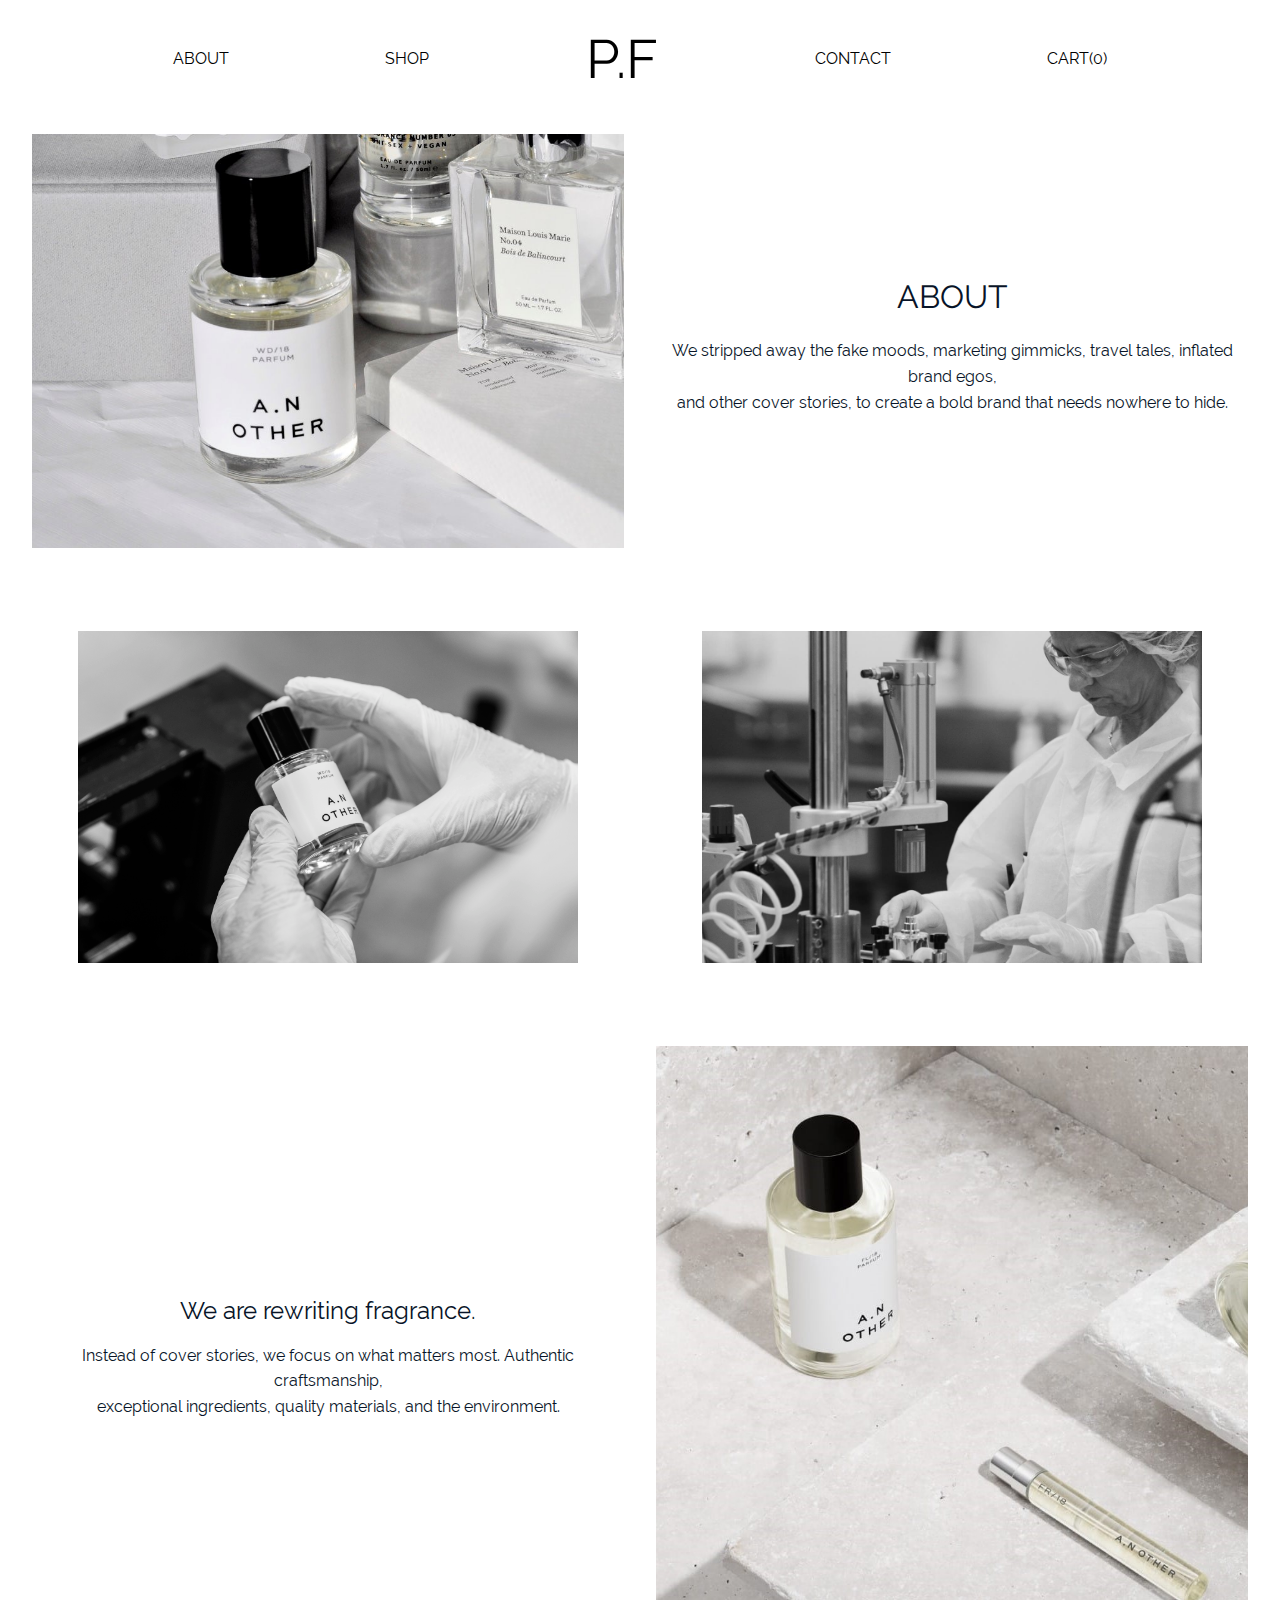
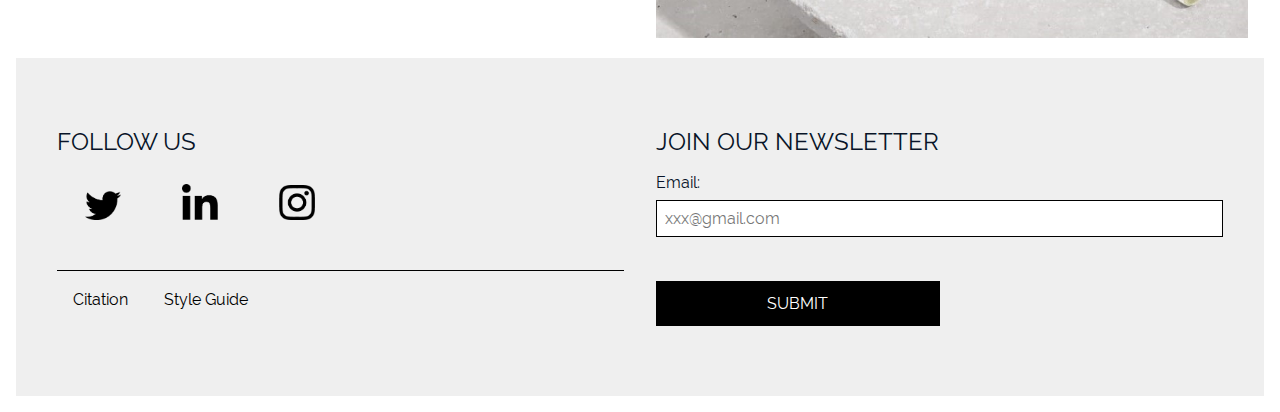
==== about.html @ 31afcb13 "add app.js" ====
<!doctype html>
<html lang="en">
	<head>
		<meta charset="utf-8">
		<meta name="viewport" content="width=device-width, initial-scale=1.0">
        <title>About</title>
		<link rel="stylesheet" href="css/fonts.css">
		<link rel="stylesheet" href="css/normalize.css">
		<link rel="stylesheet" href="css/main.css">
		<link rel="stylesheet" href="css/grid.css">
	</head>

	<body>

		<!-- Top Navigation Bar -->
		<header>
			<nav class="top-nav">
				<ul class="nav-links">
					<li><a href="about.html">ABOUT</a></li>
					<li><a href="products.html">SHOP</a></li>
					<li><h1><a href="index.html">P.F</a></h1></li>
					<li><a href="contact.html">CONTACT</a></li>
					<li><a href="checkout.html">CART(0)</a></li>
				</ul>
			</nav>
			<div class="burger">
				<div class="line1"></div>
				<div class="line2"></div>
				<div class="line3"></div>
			</div>
		</header>
	    
		<!-- Page Content -->
		
		<div class="container about1">
			<div class="container-item"><img src="img/perfume1.jpeg" alt="aboutimg"></div>
			<div class="container-item">
				<h2>ABOUT</h2>
				<p>We stripped away the fake moods, marketing gimmicks, travel tales, inflated brand egos, 
					<br>and other cover stories, to create a bold brand that needs nowhere to hide.</p>
			</div> 
		</div>

		<div class="container about2">
			<div class="container-item">
				<img src="img/about1.jpg" alt="home">
			</div>

			<div class="container-item">
				<img src="img/about2.jpg" alt="home">
			</div>
		</div>

		<div class="container about1">
			<div class="container-item p">
				<h3>We are rewriting fragrance.</h3>
				<p>Instead of cover stories, we focus on what matters most. Authentic craftsmanship, 
				<br>exceptional ingredients, quality materials, and the environment.
				</p>
			</div> 
			<div class="container-item"><img src="img/img8.jpg" alt="aboutimg"></div>
		</div>

		<!-- Footer -->
		<footer>

			<div class="container">

				<section class="container-item">
					<h3>FOLLOW US</h3>
					<div class="social-media">
						<img src="img/twitter.png" alt="Twitter account">
						<img src="img/linkedin.png" alt="Linkedin account">
						<img src="img/ins.png" alt="Instagram account">
					</div>	

					<div class="resources">
						<p><a href="citation.html">Citation</a></p>
						<p><a href="style_guide.html">Style Guide</a></p>
					</div>
				</section>

				<section class="container-item">
					<h3>JOIN OUR NEWSLETTER</h3>			
					<form method="post" action="#">
						<label for="email-address">Email: </label>
						<input type="email" id="email-address" placeholder="xxx@gmail.com">
						<button type="submit">Submit</button>
					</form>
				</section>

			</div>

		</footer>
		<script src="JavaScript/app.js"></script>
	</body>
</html>
---- css/fonts.css ----
/*
	Reference: tutorial video from Paul Brokenshire for IAT339
*/

@font-face {
	font-family: 'Raleway';
	font-weight: lighter;
	font-style: normal;
	src: url('../fonts/Raleway-Light.ttf') format('truetype');
}

@font-face {
	font-family: 'Raleway';
	font-weight: lighter;
	font-style: italic;
	src: url('../fonts/Raleway-LightItalic.ttf') format('truetype');
}

@font-face {
	font-family: 'Raleway';
	font-weight: normal;
	font-style: normal;
	src: url('../fonts/Raleway-Regular.ttf') format('truetype');
}

@font-face {
	font-family: 'Raleway';
	font-weight: normal;
	font-style: italic;
	src: url('../fonts/Raleway-Italic.ttf') format('truetype');
}

@font-face {
	font-family: 'Raleway';
	font-weight: bold;
	font-style: normal;
	src: url('../fonts/Raleway-Medium.ttf') format('truetype');
}

@font-face {
	font-family: 'Raleway';
	font-weight: bold;
	font-style: italic;
	src: url('../fonts/Raleway-MediumItalic.ttf') format('truetype');
}
---- css/main.css ----
body {
	font-family: "Raleway", Verdana, sans-serif;
	margin: 1rem;
	color: #081428;
	font-size: 1rem;
}

/* Top Navigation */
nav {
  width: 100%;
  margin: 0 auto;
  background: #fff;
  padding: 0;
}

nav img{
  width:3rem;
}

nav ul {
	list-style-type: none;
	text-transform: uppercase;
}

nav ul li a,
nav ul li a:after,
nav ul li a:before {
  transition: all .5s;
}
nav ul li a:hover {
  color: #555;
}

nav.top-nav ul li a{
  position:relative;
  z-index: 1;
}
 
nav.top-nav ul li a:hover{
  color: #91640F;
}

nav.top-nav ul li a:after{
  display: block;
  position: absolute;
  top: 0;
  left: 0;
  bottom: 0;
  right: 0;
  margin: auto;
  width: 100%;
  height: 1px;
  content: '';
  color: transparent;
  background: #ffe2bc;
  visibility: hidden;
  opacity: 0;
  z-index: -1;
}

nav.top-nav ul li :hover:after{
  opacity: 1;
  visibility: visible;
  height: 2rem;
  width:2rem;
}

.nav-icon, .h1-mobile {
	display: none;
}

header.container,
footer {
  background-color: #EFEFEF;
  padding-top: 2%;
  padding-bottom: 2%;
  /*border-bottom: 1px solid rgb(0,0,0);
  margin-bottom: 5%;*/
}

footer {
  padding: 2%;
}

footer .resources p {
  text-align: center;
  display: inline-block;
}

img {
  width: 100%;
}

hr {
  height: 1px;
  background-color: rgb(0,0,0);
  border: none;
}

/* Headings */

h1, h2, h3, h4, p, li {
	margin-top: 0;
	margin-bottom: 0;
	line-height: 1.6;
}

h2, h4 {
	text-transform: uppercase;
}

h1, h2, h3 {
	font-weight: lighter;
}

h1 { 
	font-size: 3.375rem;
}

h2 {
	font-size: 2rem;
    padding-bottom: 1rem;
}

h3 {
	font-size: 1.5rem;
    padding-top: 1.5rem;
    padding-bottom: 0.75rem;
}

h4 {
	font-size: 1.25rem;
	font-style: italic;
}

em {
	font-size: 1.25rem;
    font-style: normal;
    font-weight: bold;
}

a {
  text-decoration: none;
  color:black;
}


/* Call-to-action Buttons */

.button-1,.button-2 {
  background-color: black;
  color: #ffffff;
  font-weight: 100;
  padding: 1.25em;
  text-transform: uppercase;
  border-radius: 6px;
  display: inline-block;
  transition: all 0.4s ease 0s;
  width: 50%;
  text-align: center;
  margin: 2% 0;
}
.button-2 {
  color: black;
  background-color: white;
  border: 1.25px solid black;
}
.button-1:hover {
  color: black;
  background: none;
  font-weight: 700;
  letter-spacing: 0.25rem;
  -webkit-box-shadow: 0px 5px 40px -10px rgba(0,0,0,0.57);
  -moz-box-shadow: 0px 5px 40px -10px rgba(0,0,0,0.57);
  transition: all 0.4s ease 0s;
}
.button-2:hover {
  background: none;
  border: none;
  font-weight: 700;
  letter-spacing: 0.25rem;
  -webkit-box-shadow: 0px 5px 40px -10px rgba(0,0,0,0.57);
  -moz-box-shadow: 0px 5px 40px -10px rgba(0,0,0,0.57);
  transition: all 0.4s ease 0s;
}


/* Within Form */

label {
  display: block;
  padding-bottom: 0.5rem;
}

input {
  padding: 0.5rem;
  margin-bottom: 1rem;
  border: 1px solid rgb(0,0,0);
  width: 100%;
}

/* Submit Buttons */
button {
  color: white;
  background-color: black;
  text-transform: uppercase;
  text-decoration: none;
  padding: 0.75rem;
  width: 50%;
  border: 1px solid black;
  display: inline-block;
  margin: 5% 0;
  transition: all 0.4s ease 0s;
}

button:hover {
  color: black;
  background-color: white;
  transition: all 0.4s ease 0s;
}

.right-align {
  text-align: right;
}

/* Checkout page */

div.billing-details,
div.order-summary-details,
div.payment {
  margin-bottom: 5%;
}

a.place-an-order {
  width: 100%;
}

div.billing-details {
  padding-right: 10%;
}

div.order-summary-details {
  background-color: #EFEFEF;
  padding: 1.25rem 1rem;
}

div.order-summary-details p.container-item {
  padding-top: 0;
}

div.order-summary-details p.total {
  padding-bottom: 0;
}

div.input-with-arrow {
  position: relative;
}

div.input-with-arrow img {
  position: absolute;
  top: 0.75rem;
  right: 1rem;
  width: 1rem;

  transition: transform 0.2s ease;
}

div.input-with-arrow img:active,
div.input-with-arrow img:hover,
div.input-with-arrow img:focus {
  transform: rotate(-180deg);
}

/* Tooltip */

img.security-code {
    width: 1.25rem;
    position: relative;
    top: 0.15rem;
    left: 0.25rem;
}

.tooltip {
  position: relative;
}

.tooltip-text {
  visibility: hidden;
  max-width: 20rem;
  background-color: black;
  color: white;
  border-radius: 0.5rem;
  padding: 0.5rem;

  position: absolute;
  top: -0.5rem;
  left: 11rem;
  z-index: 1;
}

.tooltip:hover .tooltip-text {
  visibility: visible;
}

/* Contact page */

.contact-form {
  margin-top: 2rem;
}

.contact1, .location, .contact3 {
  margin-bottom: 8%;
}

.location iframe {
  border: 0;
  width: 100%;
}

.location .three-fourths img {
  max-height: 37.5rem; /* 600px */
}

.location .button-1,
.contact3 .button-1 {
  margin-top: 5%;
}

/* Shop all page */

.shop_all_container h2 {
  padding-left: 1rem;
}

/* Product details */

.perfume-details {
  margin-bottom: 5%;
}

div.select-size {
    padding-top: 8%;
    padding-bottom: 4%;
}

.size-and-price:hover {
    border-bottom: 1px dotted black;
}

.size-and-price .container-item {
    padding-bottom: 0.25rem;
}

/* detail.html_review item */

.prodcut-review {
    padding-bottom: 8%;
}

.rating-item {
    border-bottom: 1px solid black;
}

.left-align {
    text-align: left;
}

.review-overall-1 {
    padding: 5% 10% 0 10%;
}

.review-bottom {
  height: 30rem;
  overflow: scroll;
  padding: 0 5%;
}

.review-overall-2 {
    padding-bottom: 1rem;
    border-bottom: 1px solid #cccccc;
    margin-bottom: 2rem;
}

/* Home page */

.index1 img,.index4 img, .about1 img {
	width:100%;
	height:100%;
}

.index2 .button-1 {
  margin-top: 5%;
}

@media (max-width: 980px) {

  .button-1, .button-2, button {
    width: 100%;
  }

}

/*.product-single{
  flex-basis:23%;
  line-height:180%;
}

.product-single img{
  width:70%;
}

@media (max-width: 980px){
  .product-single img{
    width:100%;
    }   
}*/

/*.product-single-image{
  overflow:visible;
  border:1px solid red;
}*/

/*.product-single-thumbnail a:nth-child(1) {
   background-image: url(".../img/perfume2.jpg");
   display: block;
   border: 1px solid red;
   width: 50px;
   height: 50px;

}

.product-single-thumbnail a:nth-child(2) {
   background-image: url(.../img/perfume8.jpg);
   display:block;
   border: 1px solid red;
   width:50px;
   height:50px;
}

.product-single-thumbnail a:nth-child(3) {
   background-image: url(.../img/perfume10.jpg);
   display:block;
   border: 1px solid red;
   width:50px;
   height:50px; 
}*/

/* Citation and Style Guide pages */

section.citation {
  border-bottom: 1px solid black;
}

.in-text_link {
  font-weight: bold;
  text-decoration: underline;
}

.in-text_link:hover {
  text-decoration: none;
}

/*************************** burger icon ***************************/



/*************************** For Mobile Screen ***************************/

@media (max-width: 680px) {

  .burger div{
    width:25px;
    height:5px;
    background-color:black;
    margin:5px;
  }
  .burger{
    position: relative;
    height:50px;
    z-index: 2;
  }
  .top-nav .nav-links{
    position: fixed;
    right:0px;
    top:-20px;
    background: #e4e4e4;
    height:110vh;
    width:100%;
    flex-direction: column;
    clip-path: circle(0px at 10% -5%);
    -webkit-clip-path: circle(0px at 10% -5%);
    transition:all 1s ease-out;
    z-index: 1;
  }
  .nav-links.open{
    clip-path: circle(1200px at 10% -5%);
    -webkit-clip-path: circle(1200px at 10% -5%);
  }

	.nav-icon {
		display: inline-block;
		padding-top: 1.25rem;
    padding-right: 1rem;
    width: 3.5rem;
	}

	.h1-mobile {
		display: inline-block;
		max-width: 80%;
	}
}
---- css/grid.css ----
/*
* References: 
* 1. Tutorial videos from Paul Brokenshire for IAT339
* 2. "A Guide to Flexbox": http://css-tricks.com/snippets/css/a-guide-to-flexbox/
*/

*, *::before, *::after {
	box-sizing: border-box;
}

/* Parent */

.container,
.top-nav ul {
	display: -webkit-flex; /* For support in a series of Webkit browsers */
	display: -ms-flex; /* For support in IE 10 */
	display: flex;

	-webkit-flex-wrap: wrap;
	-ms-flex-wrap: wrap;
	flex-wrap: wrap;

	-webkit-justify-content: space-evenly;
	-ms-justify-content: space-evenly;
	justify-content: space-evenly;
}

div.order-summary div.container {
	-webkit-justify-content: space-between;
	-ms-justify-content: space-between;
	justify-content: space-between;
}

.top-nav ul {
	-webkit-align-items: center;
	-ms-align-items: center;
	align-items: center;
	padding: 0;
}


/* Child */

.container-item {
	-webkit-flex: 1 1 0;
	-ms-flex: 1 1 0;
	flex: 1 1 0;
}

.container-item-full {
	-webkit-flex: 0 0 100%;
	-ms-flex: 0 0 100%;
	flex: 0 0 100%;
}

.container-item,
.container-item-full {
	padding: 1rem;
}

.top-nav,
.h1-mobile {
	-webkit-flex: 9 1 auto;
	-ms-flex: 9 1 auto;
	flex: 9 1 auto;
}

/* Index page */

.index1, .index2,
.index3 .left,
.index4, .index5 {
	text-align: center;
}

.index2 .container-item{
	padding: 5rem;
}

.index3 {
	padding: 5%;
	background-color: #ffe2bc;
}

.index5 .container-item {
	padding: 0 5%;
	padding-bottom: 5%;
}

.index1, .index2, .index3,
.index4, .index5,
.index1 .container-item, 
.index2 .container-item,
.index4 .container-item { 
	-webkit-align-items: center;
	-ms-align-items: center;
	align-items: center;
}

.index1 .container-item,
.index4 .container-item {
	padding: 0;
}

.index1 .text, 
.index4 .text {
	padding: 8% 2%;
}

.index1, .index2, 
.index4, .index5 {
	margin-bottom: 8%;
}

/* About page */

.about1 {
	-webkit-align-items: center;
	-ms-align-items: center;
	align-items: center;

	text-align: center;
}

.about2 {
	height:50%;
}

.about2 .container-item{
	padding:5%;
} 
/* Contact page */

.three-fourths {
	-webkit-flex: 0 1 75%;
	-ms-flex: 0 1 75%;
	flex: 0 1 75%;
}

.three-fourths {
	padding: 1rem;
}

.location {
	-webkit-align-items: flex-end;
	-ms-align-items: flex-end;
	align-items: flex-end;
}

.contact3 {
	-webkit-align-items: center;
	-ms-align-items: center;
	align-items: center;

	text-align: center;
}


/* Shop all page */

.product1 .container-item,
.product2 .container-item,
.product3 .container-item {
	margin-bottom: 5%;
  	text-align: center;
}

/* Product detail page */

.product {
	-webkit-flex-wrap: wrap;
	-ms-flex-wrap: wrap;
	flex-wrap: wrap;
	
	-webkit-align-items: center;
	-ms-align-items: center;
	align-items: center;

	margin-bottom: 8%;
}

.product-thumbnails {
	-webkit-flex: 0 1 10rem;
	-ms-flex: 0 1 10rem;
	flex: 0 1 10rem;
}

.product-thumbnails a {
   display: block;
   width: 100%;
   height: auto;
   margin-bottom: 1rem;
   margin-right: 1rem;
}

.product-left img {
	width: 85%;
}

.product-right {
  display: -webkit-flex; 
  display: -ms-flex;
  display: flex;

  -webkit-flex-direction: column;
  -ms-flex-direction: column;
  flex-direction: column;

  -webkit-align-items: center;
  -ms-align-items: center;
  align-items: center;

  text-align: center;
  padding: 2%;
}

.review-intro {
	-webkit-align-items: center;
  	-ms-align-items: center;
  	align-items: center;

  	background-color: #ffe2bc;
    text-align: center;
    padding: 5%;
    margin-bottom: 8%;
}

.average-ratings {
    min-width: 50%;
}

/* Customer reviews */

.review-overall-2 {
	display: -webkit-flex; 
  	display: -ms-flex;
  	display: flex;

  	-webkit-flex-wrap: wrap;
	-ms-flex-wrap: wrap;
	flex-wrap: wrap;

	-webkit-justify-content: space-evenly;
	-ms-justify-content: space-evenly;
	justify-content: space-evenly;
}

.review-overall-2-left,
.review-overall-2-right,
.write-review {
	-webkit-flex: 1 1;
	-ms-flex: 1 1;
	flex: 1 1;
}

.write-review textarea {
	width: 100%;
	padding: 0.5em;
	color: gray;
	border: 1px solid black;
}

.write-review {
	padding-top: 0;
	padding-right: 5%;
}
.write-review h3 {
	padding-top: 0;
}

.review-bottom {
	-webkit-flex: 2 1;
	-ms-flex: 2 1;
	flex: 2 1;
}


/* Footer */

.social-media {
	margin: 2% 0;
}

.social-media img {
	width: 5vw;
	min-width: 1.25em;
	max-width: 2.25em;
	display: inline-block;
	margin: 0 5%;
}

.resources {
	border-top: 1px solid black;
	margin-top: 8%;
}

.resources p {
	padding: 1rem;
}

/*************************** For Mobile Screen ***************************/

@media (max-width: 480px) {

	.index1, .index2, .index4, .index5,
	.about1, .about2,
	.product, .review-intro, .review-detail,
	.contact1, .location, .contact3,
	.checkout {
		-webkit-flex-flow: column nowrap;
		-ms-flex-flow: column nowrap;
		flex-flow: column nowrap;
	}

	.index2 .container-item {
		padding: 10%;
	}

	/* Product Detail Page */

	.product-thumbnails {
		display: -webkit-flex; 
		display: -ms-flex;
		display: flex;

		-webkit-justify-content: space-evenly;
		-ms-justify-content: space-evenly;
		justify-content: space-evenly;

		padding: 1rem;
		padding-bottom: 0;
	}

	.product-thumbnails a {
		flex: 1 1 25%;
		margin: 0;
		padding: 0;
	}

	.product-left img {
		width: 100%;
	}

	.review-bottom {
		overflow: visible;
	}

	/* Contact Page */

	.three-fourths {
		-webkit-flex: 0 1 100%;
		-ms-flex: 0 1 100%;
		flex: 0 1 100%;

		width: 100%;
		height: auto;
	}

	.contact3 .text {
		width: 100%;
		padding-top: 0;
		padding-bottom: 2rem;
	}
}
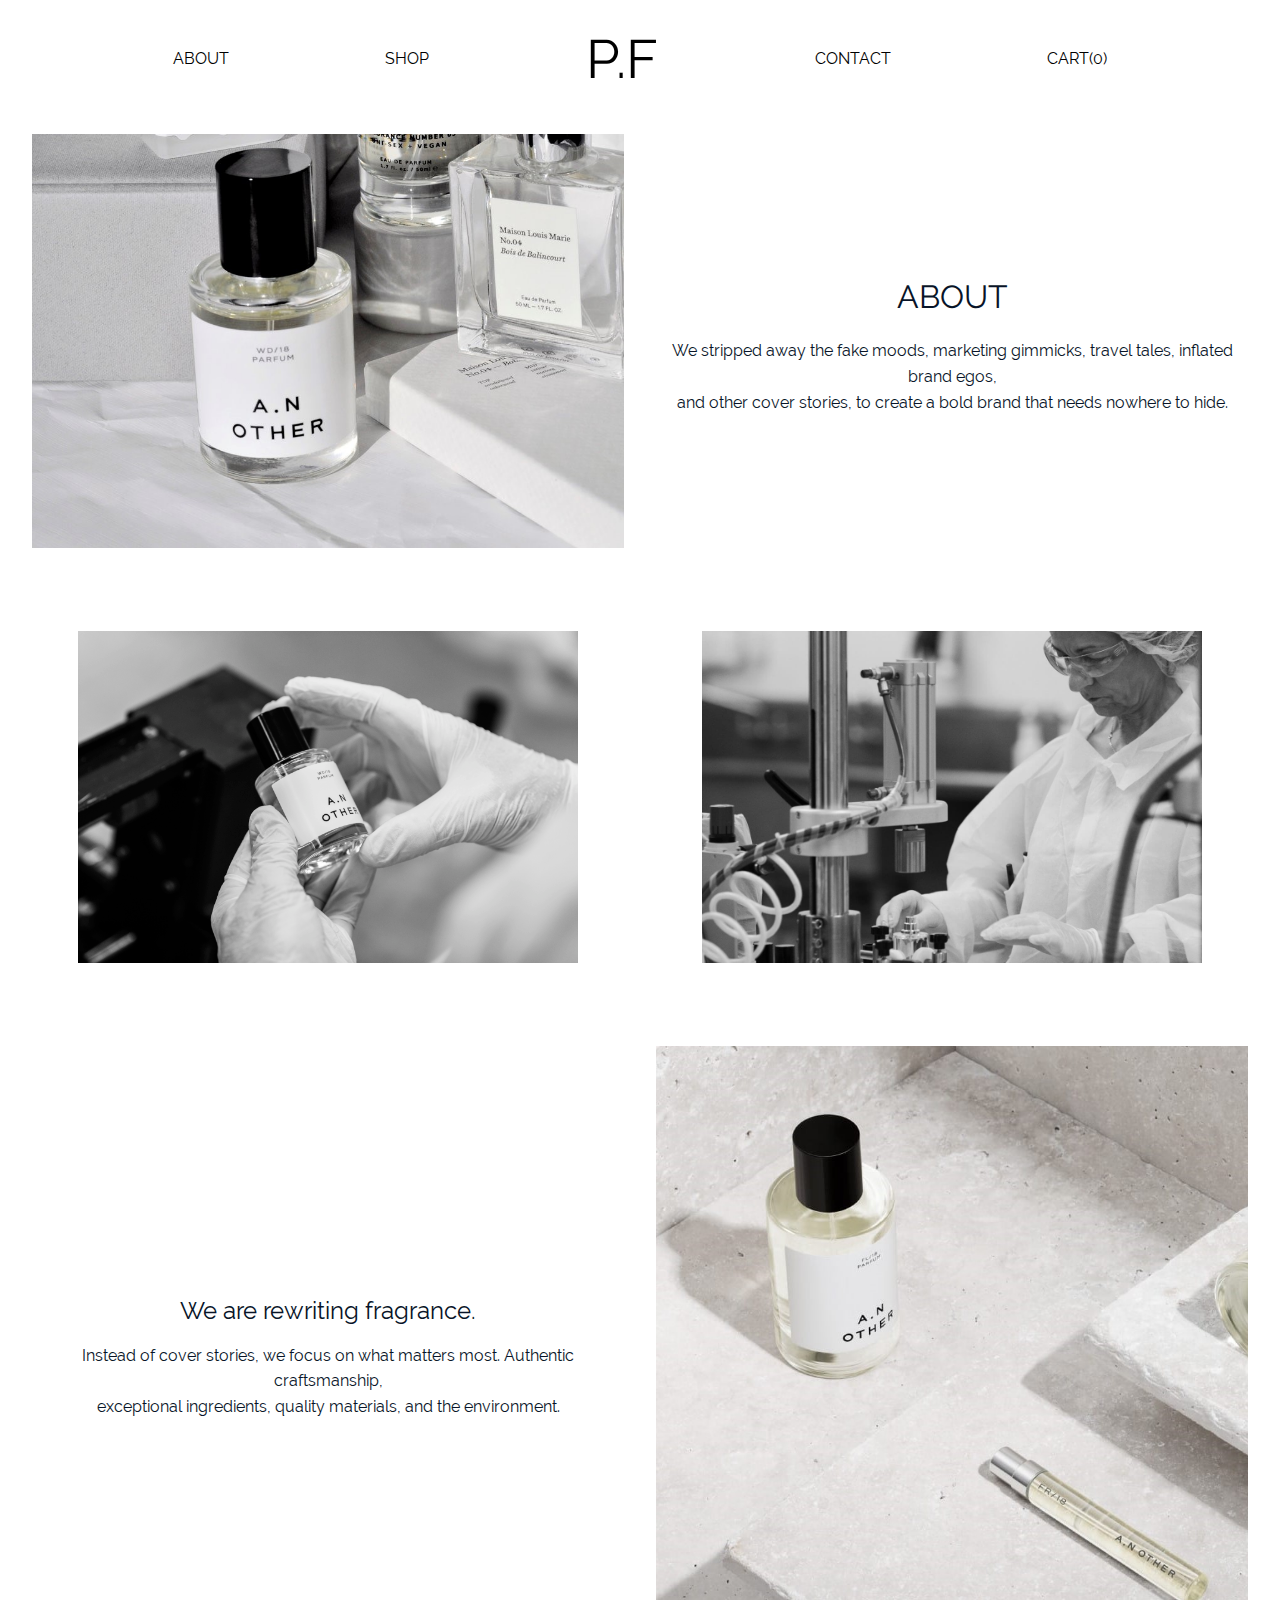
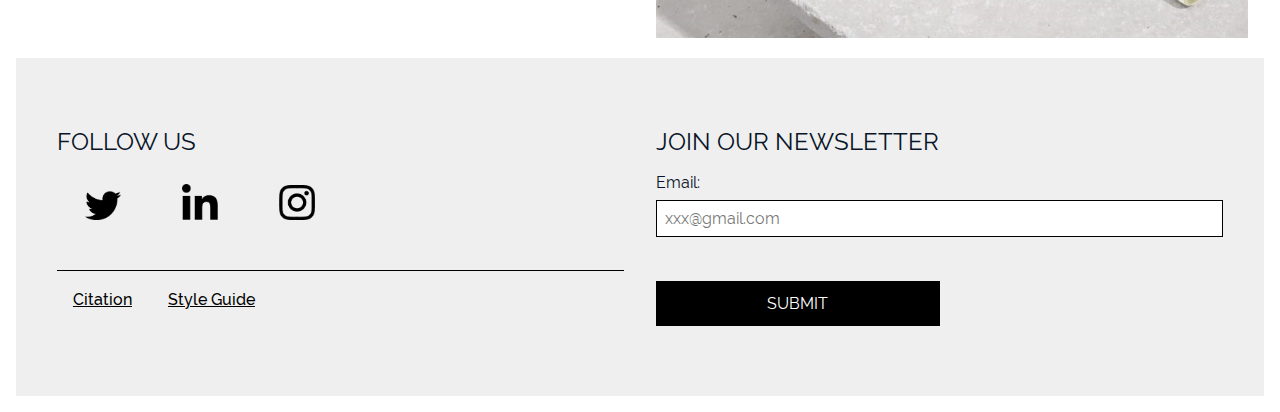
==== commit 528055ca: "Update our style guide" ====
--- a/about.html
+++ b/about.html
@@ -75,8 +75,8 @@
 					</div>	
 
 					<div class="resources">
-						<p><a href="citation.html">Citation</a></p>
-						<p><a href="style_guide.html">Style Guide</a></p>
+						<p><a href="citation.html" class="in-text_link">Citation</a></p>
+						<p><a href="style_guide.html" class="in-text_link">Style Guide</a></p>
 					</div>
 				</section>
 
@@ -92,6 +92,7 @@
 			</div>
 
 		</footer>
+
 		<script src="JavaScript/app.js"></script>
 	</body>
 </html>--- a/css/grid.css
+++ b/css/grid.css
@@ -45,6 +45,12 @@
 	-webkit-flex: 1 1 0;
 	-ms-flex: 1 1 0;
 	flex: 1 1 0;
+}
+
+.container-item-2 {
+	-webkit-flex: 2 1 0;
+	-ms-flex: 2 1 0;
+	flex: 2 1 0;
 }
 
 .container-item-full {
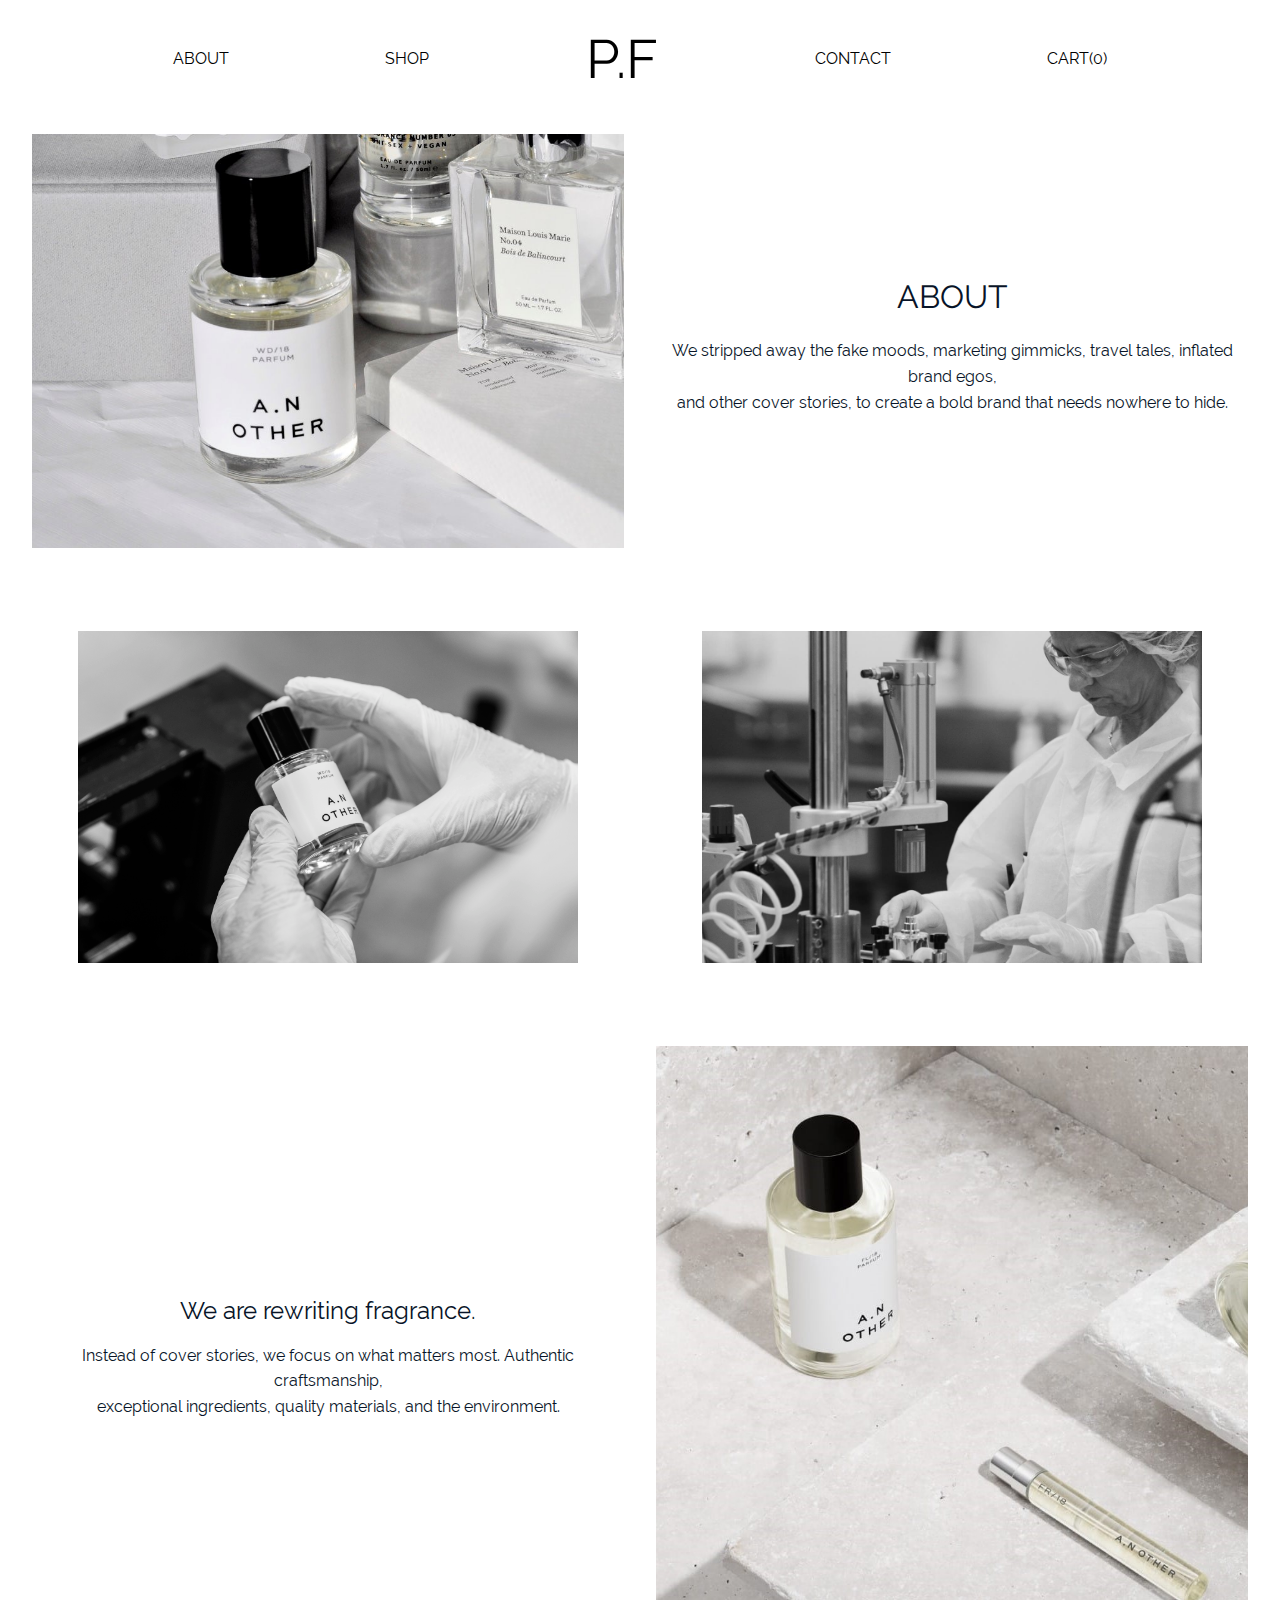
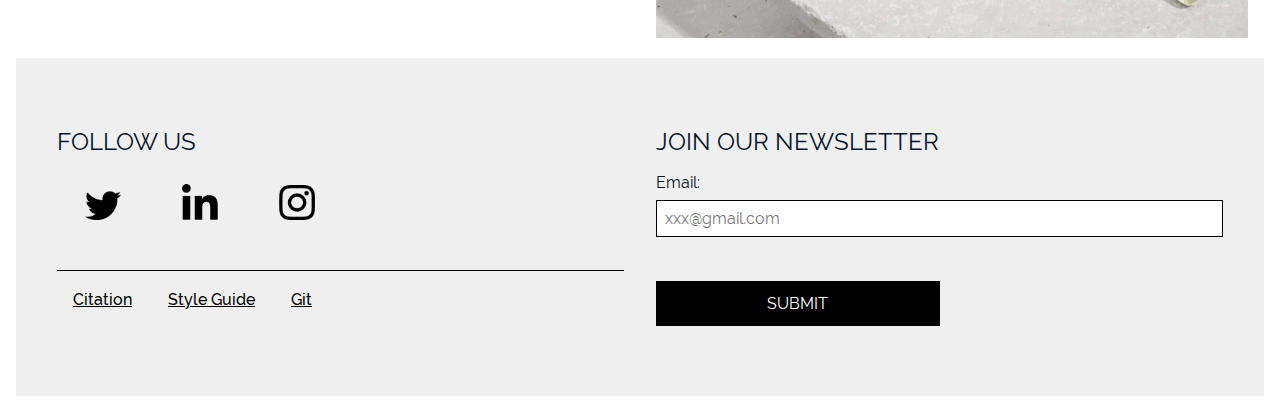
==== commit 4eb7950e: "Add footer link to Git" ====
--- a/about.html
+++ b/about.html
@@ -6,6 +6,7 @@
         <title>About</title>
 		<link rel="stylesheet" href="css/fonts.css">
 		<link rel="stylesheet" href="css/normalize.css">
+		<link rel="stylesheet" href="css/guide.css">
 		<link rel="stylesheet" href="css/main.css">
 		<link rel="stylesheet" href="css/grid.css">
 	</head>
@@ -77,6 +78,7 @@
 					<div class="resources">
 						<p><a href="citation.html" class="in-text_link">Citation</a></p>
 						<p><a href="style_guide.html" class="in-text_link">Style Guide</a></p>
+						<p><a href="https://github.com/Goodnat/IAT339" target="_blank" class="in-text_link">Git</a></p>
 					</div>
 				</section>
 
@@ -93,6 +95,6 @@
 
 		</footer>
 
-		<script src="JavaScript/app.js"></script>
+		<script src="js/app.js"></script>
 	</body>
 </html>--- a/css/guide.css
+++ b/css/guide.css
@@ -0,0 +1,151 @@
+
+.content-block {
+	margin-bottom: 2rem;
+}
+
+section.citation, section.container {
+	padding-bottom: 1.25rem;
+	border-bottom: 4px solid #ccc;
+	margin-bottom: 2rem;
+}
+
+.example, .grid-structure {
+	padding-top: 1rem;
+}
+
+.grid-structure div:nth-of-type(even) {
+	background-color: #ccc;
+	border: 1px solid white;
+}
+
+.grid-structure div:nth-of-type(odd) {
+	background-color: #73777f;
+	border: 1px solid white;
+}
+
+.grid-structure p {
+	margin-bottom: 1em;
+	font-weight: bold;
+
+}
+
+/* Spacing guideline */
+.padding-16 {
+	padding-top: 1rem;
+}
+.padding-24 {
+	padding-top: 1.5rem;
+}
+.padding-32 {
+	padding-top: 2rem;
+}
+.padding-64 {
+	padding-top: 4rem;
+}
+.padding-96 {
+	padding-top: 6rem;
+}
+
+a.in-text_link {
+	font-weight: bold;
+	text-decoration: underline;
+}
+
+a.in-text_link:active,
+a.in-text_link:hover,
+a.in-text_link:focus {
+	font-weight: normal;
+}
+
+section.citation {
+  border-bottom: 1px solid black;
+}
+
+ul.bulleted_list li {
+	font-variant: small-caps;
+	font-size: 1.5rem; 
+}
+
+ol.numbered_list li {
+	text-transform: uppercase;
+	font-size: 1.25rem; 
+}
+
+code {
+	display: inline-block;
+	padding: 0.75rem 0.5rem;
+	color: #333;
+	font-size: 1rem;
+	margin-top: 1rem;
+	margin-bottom: 2.5rem;
+}
+
+code.html {
+	background-color: #efefef;
+}
+
+/* Color Palette */
+
+.color-box {
+	color: white;
+	padding: 1rem;
+	border: 2px solid white;
+
+	-webkit-flex: 1 1 0;
+	-ms-flex: 1 1 0;
+	flex: 1 1 0;
+}
+
+.color-box p {
+	padding-top: 0.5rem;
+}
+
+.light-orange {
+	background-color: #ffe2bc;
+}
+
+.brown {
+	background-color: #91640f;
+}
+
+.light-grey {
+	background-color: #efefef;
+}
+
+.black {
+	background-color: #000;
+}
+
+/* Website grid structure */
+.block-40 {
+	min-height: 40px;
+}
+.block-80 {
+	min-height: 80px;
+}
+.block-180 {
+	min-height: 180px;
+}
+.block-200 {
+	min-height: 200px;
+}
+.block-250 {
+	min-height: 250px;
+}
+.block-300 {
+	min-height: 300px;
+}
+
+
+
+
+
+
+
+
+
+
+
+
+
+
--- a/css/main.css
+++ b/css/main.css
@@ -3,6 +3,7 @@
 	margin: 1rem;
 	color: #081428;
 	font-size: 1rem;
+  overflow-x: hidden;
 }
 
 /* Top Navigation */
@@ -119,13 +120,13 @@
 
 h2 {
 	font-size: 2rem;
-    padding-bottom: 1rem;
+  padding-bottom: 1rem;
 }
 
 h3 {
-	font-size: 1.5rem;
-    padding-top: 1.5rem;
-    padding-bottom: 0.75rem;
+  font-size: 1.5rem;
+  padding-top: 1.5rem;
+  padding-bottom: 0.75rem;
 }
 
 h4 {
@@ -135,8 +136,8 @@
 
 em {
 	font-size: 1.25rem;
-    font-style: normal;
-    font-weight: bold;
+  font-style: normal;
+  font-weight: bold;
 }
 
 a {
@@ -351,6 +352,60 @@
     padding-bottom: 0.25rem;
 }
 
+/* Sales Slidershow */
+
+.sales-slider {
+  width: 200%;
+  overflow-x: hidden;
+}
+
+ul.sales-slider-content {
+  list-style: none;
+  padding: 0;
+
+  display: -webkit-flex;
+  display: -ms-flex;
+  display: flex;
+
+  animation: slidershow 20s infinite;
+}
+
+.sales-slider-content:hover {
+  animation-play-state: paused;
+}
+
+@keyframes slidershow {
+  5% {
+    transform: translateX(0);
+  }
+  35%, 65% {
+    transform: translateX(-50%);
+  }
+  95% {
+    transform: translateX(0);
+  }
+}
+
+.sales-slider-content li {
+  width: 100%;
+  text-align: center;
+  display: block;
+  padding: 1.25em;
+  font-size: 1.25rem;
+  line-height: 1.6;
+  letter-spacing: 0.1em;
+}
+
+.sales-slider-content li:nth-child(1) {
+  background-color: #ffe2bc;
+  color: #91640f;
+  font-weight: bold;
+}
+.sales-slider-content li:nth-child(2) {
+  background-color: #91640f;
+  color: white;
+}
+
 /* detail.html_review item */
 
 .prodcut-review {
@@ -400,68 +455,25 @@
 
 }
 
-/*.product-single{
-  flex-basis:23%;
-  line-height:180%;
-}
-
-.product-single img{
-  width:70%;
-}
-
-@media (max-width: 980px){
-  .product-single img{
-    width:100%;
-    }   
-}*/
-
-/*.product-single-image{
-  overflow:visible;
-  border:1px solid red;
-}*/
-
-/*.product-single-thumbnail a:nth-child(1) {
-   background-image: url(".../img/perfume2.jpg");
-   display: block;
-   border: 1px solid red;
-   width: 50px;
-   height: 50px;
-
-}
-
-.product-single-thumbnail a:nth-child(2) {
-   background-image: url(.../img/perfume8.jpg);
-   display:block;
-   border: 1px solid red;
-   width:50px;
-   height:50px;
-}
-
-.product-single-thumbnail a:nth-child(3) {
-   background-image: url(.../img/perfume10.jpg);
-   display:block;
-   border: 1px solid red;
-   width:50px;
-   height:50px; 
-}*/
-
-/* Citation and Style Guide pages */
-
-section.citation {
+/* Thank you page */
+
+.thank-you {
+  background-color: #ffe2bc;
+  padding: 5%;
+  margin: 5% 10% 8% 10%;
+  text-align: center;
+}
+
+.thank-you h2 {
+  padding-bottom: 1.5em;
   border-bottom: 1px solid black;
 }
 
-.in-text_link {
-  font-weight: bold;
-  text-decoration: underline;
-}
-
-.in-text_link:hover {
-  text-decoration: none;
-}
-
-/*************************** burger icon ***************************/
-
+.thank-you .text-content {
+  margin: 2% 0;
+}
+
+/*************************** Burger Icon ***************************/
 
 
 /*************************** For Mobile Screen ***************************/
--- a/css/grid.css
+++ b/css/grid.css
@@ -23,6 +23,20 @@
 	-webkit-justify-content: space-evenly;
 	-ms-justify-content: space-evenly;
 	justify-content: space-evenly;
+}
+
+.container-column {
+	display: -webkit-flex; 
+	display: -ms-flex; 
+	display: flex;
+
+	-webkit-flex-flow: column nowrap;
+	-ms-flex-flow: column nowrap;
+	flex-flow: column nowrap;
+
+	-webkit-align-items: center;
+	-ms-align-items: center;
+	align-items: center;
 }
 
 div.order-summary div.container {
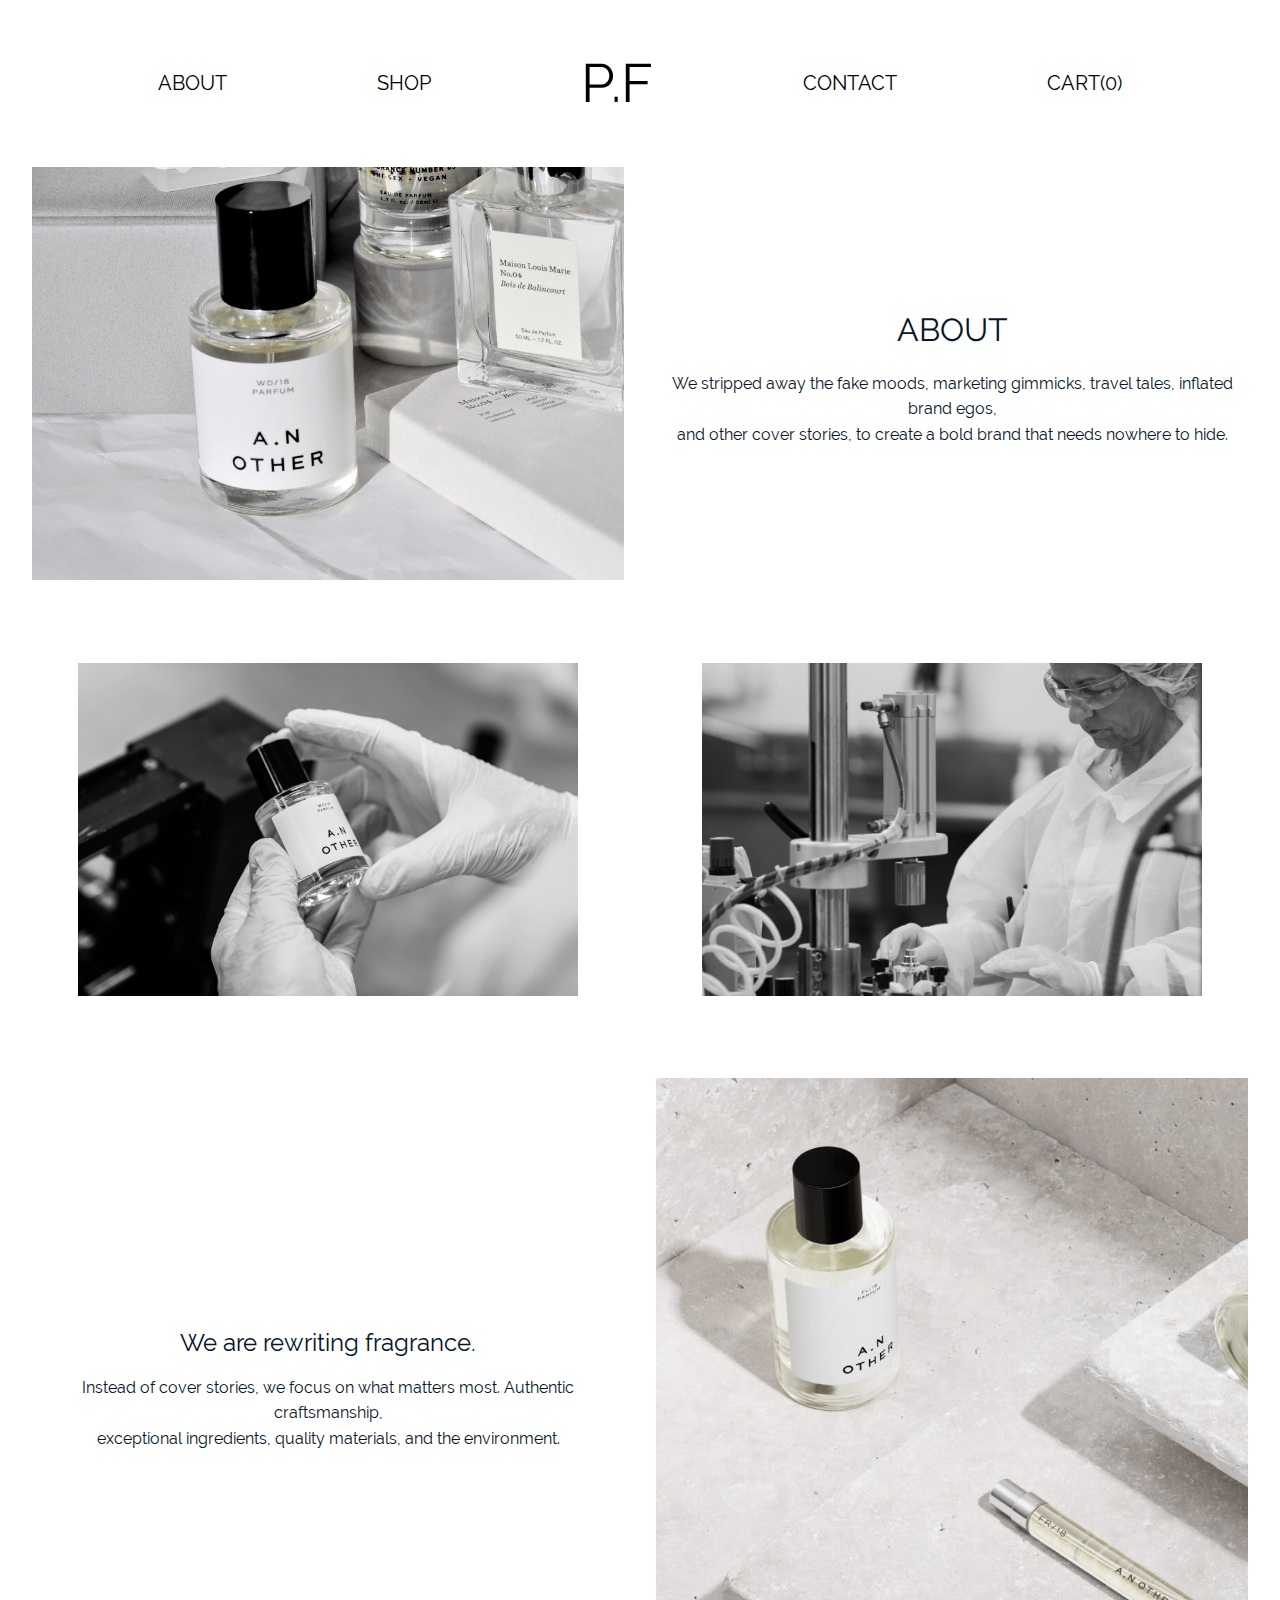
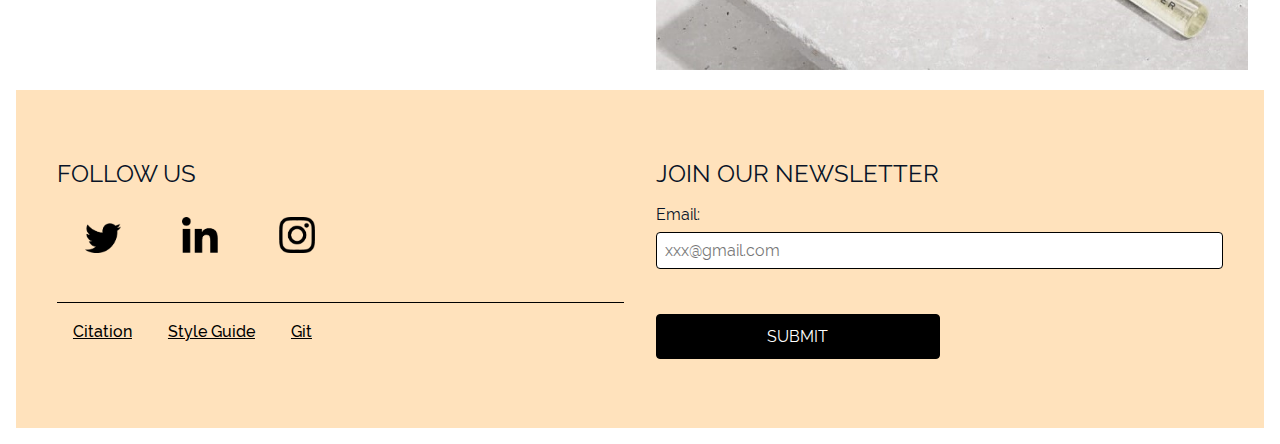
==== commit d42b08da: "add new nav to each page" ====
--- a/about.html
+++ b/about.html
@@ -14,21 +14,21 @@
 	<body>
 
 		<!-- Top Navigation Bar -->
-		<header>
-			<nav class="top-nav">
-				<ul class="nav-links">
-					<li><a href="about.html">ABOUT</a></li>
-					<li><a href="products.html">SHOP</a></li>
-					<li><h1><a href="index.html">P.F</a></h1></li>
-					<li><a href="contact.html">CONTACT</a></li>
-					<li><a href="checkout.html">CART(0)</a></li>
-				</ul>
+		
+		<header class="nav">
+			<a href="index.html" class="mobile-brand">P.F</a>
+
+			<label for="toggle">&#9776;</label>
+			<input type="checkbox" id="toggle" />
+
+			<nav class="menu">
+				<a href="about.html">ABOUT</a>
+				<a href="products.html">SHOP</a>
+				<a href="index.html" class="brand">P.F</a>
+				<a href="contact.html">CONTACT</a>
+				<a href="checkout.html">CART(0)</a>
 			</nav>
-			<div class="burger">
-				<div class="line1"></div>
-				<div class="line2"></div>
-				<div class="line3"></div>
-			</div>
+
 		</header>
 	    
 		<!-- Page Content -->
--- a/css/guide.css
+++ b/css/guide.css
@@ -11,6 +11,11 @@
 
 .example, .grid-structure {
 	padding-top: 1rem;
+}
+
+.grid-structure {
+	margin-top: 1rem;
+	margin-bottom: 1.5rem;
 }
 
 .grid-structure div:nth-of-type(even) {
--- a/css/main.css
+++ b/css/main.css
@@ -6,73 +6,8 @@
   overflow-x: hidden;
 }
 
-/* Top Navigation */
-nav {
-  width: 100%;
-  margin: 0 auto;
-  background: #fff;
-  padding: 0;
-}
-
-nav img{
-  width:3rem;
-}
-
-nav ul {
-	list-style-type: none;
-	text-transform: uppercase;
-}
-
-nav ul li a,
-nav ul li a:after,
-nav ul li a:before {
-  transition: all .5s;
-}
-nav ul li a:hover {
-  color: #555;
-}
-
-nav.top-nav ul li a{
-  position:relative;
-  z-index: 1;
-}
- 
-nav.top-nav ul li a:hover{
-  color: #91640F;
-}
-
-nav.top-nav ul li a:after{
-  display: block;
-  position: absolute;
-  top: 0;
-  left: 0;
-  bottom: 0;
-  right: 0;
-  margin: auto;
-  width: 100%;
-  height: 1px;
-  content: '';
-  color: transparent;
-  background: #ffe2bc;
-  visibility: hidden;
-  opacity: 0;
-  z-index: -1;
-}
-
-nav.top-nav ul li :hover:after{
-  opacity: 1;
-  visibility: visible;
-  height: 2rem;
-  width:2rem;
-}
-
-.nav-icon, .h1-mobile {
-	display: none;
-}
-
-header.container,
 footer {
-  background-color: #EFEFEF;
+  background-color: #FFE2BC;
   padding-top: 2%;
   padding-bottom: 2%;
   /*border-bottom: 1px solid rgb(0,0,0);
@@ -157,7 +92,7 @@
   border-radius: 6px;
   display: inline-block;
   transition: all 0.4s ease 0s;
-  width: 50%;
+  width: 60%;
   text-align: center;
   margin: 2% 0;
 }
@@ -193,11 +128,39 @@
   padding-bottom: 0.5rem;
 }
 
-input {
+select {
+  /* Delete border color when hovering on it */
+  /*outline: none;*/
+  border: none;
+
+  /* Delete default dropdown icon */
+  -webkit-appearance: none;
+  -moz-appearance: none;
+  appearance: none;
+}
+select::-ms-expand { /* For IE <= 11 */
+  display: none; 
+}
+
+input, select {
+  cursor: pointer;
   padding: 0.5rem;
   margin-bottom: 1rem;
   border: 1px solid rgb(0,0,0);
+  border-radius: 0.25em;
   width: 100%;
+}
+
+.droplist {
+  position: relative;
+}
+
+.droplist img {
+  position: absolute;
+  top: .6em;
+  right: .75em;
+  width: 1.25rem;
+  pointer-events: none;
 }
 
 /* Submit Buttons */
@@ -209,9 +172,16 @@
   padding: 0.75rem;
   width: 50%;
   border: 1px solid black;
+  border-radius: 0.25em;
   display: inline-block;
-  margin: 5% 0;
-  transition: all 0.4s ease 0s;
+  margin: 2% 0;
+  transition: all 0.4s ease;
+}
+
+@media (min-width: 980px) {
+  button {
+    margin: 5% 0;
+  }
 }
 
 button:hover {
@@ -251,25 +221,6 @@
 
 div.order-summary-details p.total {
   padding-bottom: 0;
-}
-
-div.input-with-arrow {
-  position: relative;
-}
-
-div.input-with-arrow img {
-  position: absolute;
-  top: 0.75rem;
-  right: 1rem;
-  width: 1rem;
-
-  transition: transform 0.2s ease;
-}
-
-div.input-with-arrow img:active,
-div.input-with-arrow img:hover,
-div.input-with-arrow img:focus {
-  transform: rotate(-180deg);
 }
 
 /* Tooltip */
@@ -295,7 +246,7 @@
 
   position: absolute;
   top: -0.5rem;
-  left: 11rem;
+  left: 9em;
   z-index: 1;
 }
 
@@ -336,20 +287,68 @@
 /* Product details */
 
 .perfume-details {
-  margin-bottom: 5%;
-}
-
-div.select-size {
-    padding-top: 8%;
-    padding-bottom: 4%;
-}
-
-.size-and-price:hover {
-    border-bottom: 1px dotted black;
-}
-
-.size-and-price .container-item {
-    padding-bottom: 0.25rem;
+    margin-bottom: 5%;
+}
+
+.product-image {
+    position: relative;
+}
+
+.product-image-info {
+    display: -webkit-flex;
+    display: -ms-flex;
+    display: flex;
+
+    -webkit-justify-content: center;
+    -ms-justify-content: center;
+    justify-content: center;
+
+    -webkit-align-items: center;
+    -ms-align-items: center;
+    align-items: center;
+
+    -webkit-flex-direction: column;
+    -ms-flex-direction: column;
+    flex-direction: column;
+
+    padding: 1rem;
+    position:absolute;
+    top:0;
+    width:100%;
+    height:100%;
+    background-color: #ffffff;
+    visibility: hidden;
+    transition: all 0.2s;
+    transform: scale(0);
+}
+
+.product-image:hover .product-image-info,
+.product-image:active .product-image-info,
+.product-image:focus .product-image-info {
+    visibility: visible;
+    background-color: #f0f0f0;
+    opacity: 0.85;
+    transform: scale(1);
+}
+
+/*.product-image-info > span {
+  text-align: left;
+  line-height: 2.5;
+  font-size: 0.75em;
+  padding: 2em;
+}*/
+.product-image-info p {
+  text-align: center;
+  line-height: 1.6;
+}
+@media (min-width: 980px) {
+  .product-image-info p {
+    line-height: 2.5;
+  }
+}
+.product-image-info p span {
+  font-weight: bold;
+  color: #91640f;
 }
 
 /* Sales Slidershow */
@@ -371,6 +370,7 @@
 }
 
 .sales-slider-content:hover {
+  cursor: pointer;
   animation-play-state: paused;
 }
 
--- a/css/grid.css
+++ b/css/grid.css
@@ -11,7 +11,8 @@
 /* Parent */
 
 .container,
-.top-nav ul {
+.top-nav ul,
+header .menu {
 	display: -webkit-flex; /* For support in a series of Webkit browsers */
 	display: -ms-flex; /* For support in IE 10 */
 	display: flex;
@@ -45,7 +46,8 @@
 	justify-content: space-between;
 }
 
-.top-nav ul {
+.top-nav ul,
+header .menu {
 	-webkit-align-items: center;
 	-ms-align-items: center;
 	align-items: center;
@@ -78,12 +80,11 @@
 	padding: 1rem;
 }
 
-.top-nav,
-.h1-mobile {
+/*.top-nav {
 	-webkit-flex: 9 1 auto;
 	-ms-flex: 9 1 auto;
 	flex: 9 1 auto;
-}
+}*/
 
 /* Index page */
 
@@ -95,6 +96,10 @@
 
 .index2 .container-item{
 	padding: 5rem;
+}
+
+.index2 .button-1 {
+  width: 80%;
 }
 
 .index3 {
@@ -146,7 +151,7 @@
 	height:50%;
 }
 
-.about2 .container-item{
+.about2 .container-item {
 	padding:5%;
 } 
 /* Contact page */
@@ -249,6 +254,49 @@
     min-width: 50%;
 }
 
+div.select-size {
+    padding-top: 8%;
+    padding-bottom: 4%;
+}
+div.select-size p.subheader {
+    margin-bottom: 1.25rem;
+}
+
+label.size-and-price {
+    cursor: pointer;
+    text-align: center;
+    position: relative;
+
+    padding: 0 2em;
+    margin-bottom: 0.5em;
+}
+
+.size-and-price .container-item {
+    padding: 0.5rem;
+}
+
+.size-and-price .checkbox {
+	margin-bottom: 0;
+	position: absolute;
+	bottom: -2em;
+	right: -5em;
+
+	opacity: 0;
+}
+
+.size-and-price:hover,
+.size-and-price:active,
+.size-and-price:focus {
+    /*border-bottom: 1px dotted black;*/
+    background-color: #ffe2bc;
+}
+
+.size-and-price .checkbox:checked ~ .size-option {
+	border-bottom: 1.5px solid #91640f;
+	color: #91640f;
+	font-weight: bold;
+}
+
 /* Customer reviews */
 
 .review-overall-2 {
@@ -278,14 +326,35 @@
 	padding: 0.5em;
 	color: gray;
 	border: 1px solid black;
+	border-radius: 0.25em;
 }
 
 .write-review {
 	padding-top: 0;
 	padding-right: 5%;
 }
+
 .write-review h3 {
 	padding-top: 0;
+}
+
+.products-single-image{
+  overflow: visible;
+  /*border:1px solid red;*/
+
+}
+
+.products-single-image img{
+  transition: transform 0.5s;
+}
+
+
+.products-single-thumbnail a{
+   display:inline-block;
+   width:50px;
+   height:50px;
+   margin-right:1em;
+   margin-bottom: 1em;
 }
 
 .review-bottom {
@@ -297,30 +366,133 @@
 
 /* Footer */
 
-.social-media {
+footer div.social-media {
 	margin: 2% 0;
 }
 
-.social-media img {
-	width: 5vw;
+footer div.social-media img {
+	width: 5;
 	min-width: 1.25em;
 	max-width: 2.25em;
 	display: inline-block;
 	margin: 0 5%;
 }
 
-.resources {
+footer .resources {
 	border-top: 1px solid black;
 	margin-top: 8%;
 }
 
-.resources p {
+footer div.resources p {
 	padding: 1rem;
 }
 
+/* Header Navigation */
+
+.nav {
+	text-align: right;
+	padding: 2% 0;
+	position: relative;
+}
+.menu {
+	margin: 0;
+}
+
+.menu a {
+	text-decoration: none;
+	text-transform: uppercase;
+	font-size: 1.25rem;
+	padding: 0.65rem 0.5rem;
+	transition: all .2s;
+	position: relative;
+}
+.menu a.brand {
+	font-size: 3.375rem;
+}
+.menu a::before {
+	content: '';
+  	position: absolute;
+  	top: 50%;
+  	left: 0;
+  	width: 100%;
+  	height: 1px;
+  	transform: translateY(-50%);
+  	background-color: #ffe2bc;
+  	opacity: 0;
+  	z-index: -1;
+  	transition: all .2s;
+}
+
+.menu a:hover,
+.menu a:active,
+.menu a:focus {
+	color: #91640F;
+}
+.menu a:hover::before {
+	opacity: 1;
+	left: 20%;
+	width: 2.5rem;
+	height: 2.5rem;
+}
+
+.nav a.mobile-brand {
+	position: absolute;
+	top: 0;
+	left: 0;
+	font-size: 3rem;
+	line-height: 1.35;
+	margin: 2% 0;
+	display: none;
+}
+.nav label {
+	cursor: pointer;
+	padding: 0;
+	margin: 0 5% 0 0;
+	font-size: 2.25rem;
+	line-height: 1.8;
+	display: none;
+}
+#toggle {	/* This is the input */
+	display: none;
+	opacity: 0;
+}
+
+
+
 /*************************** For Mobile Screen ***************************/
 
 @media (max-width: 480px) {
+
+	/* Header Navigation on Mobile */
+
+	.nav label,
+	.nav a.mobile-brand {
+		display: inline-block;
+	}
+
+	.menu {
+		text-align: center;
+		display: none;
+	}
+	.menu a {
+		display: block;
+		padding: 5% 0;
+		display: none;
+	}
+
+	#toggle:checked ~ .menu {
+		padding: 8% 0;
+		/*height: 100vh;*/
+		display: block;
+	}
+	#toggle:checked ~ .menu a {
+		display: block;
+	}
+	#toggle:checked ~ .menu a.brand {
+		display: none;
+	}
+
+	/*************** End of Heasder Navigation ***************/
 
 	.index1, .index2, .index4, .index5,
 	.about1, .about2,
